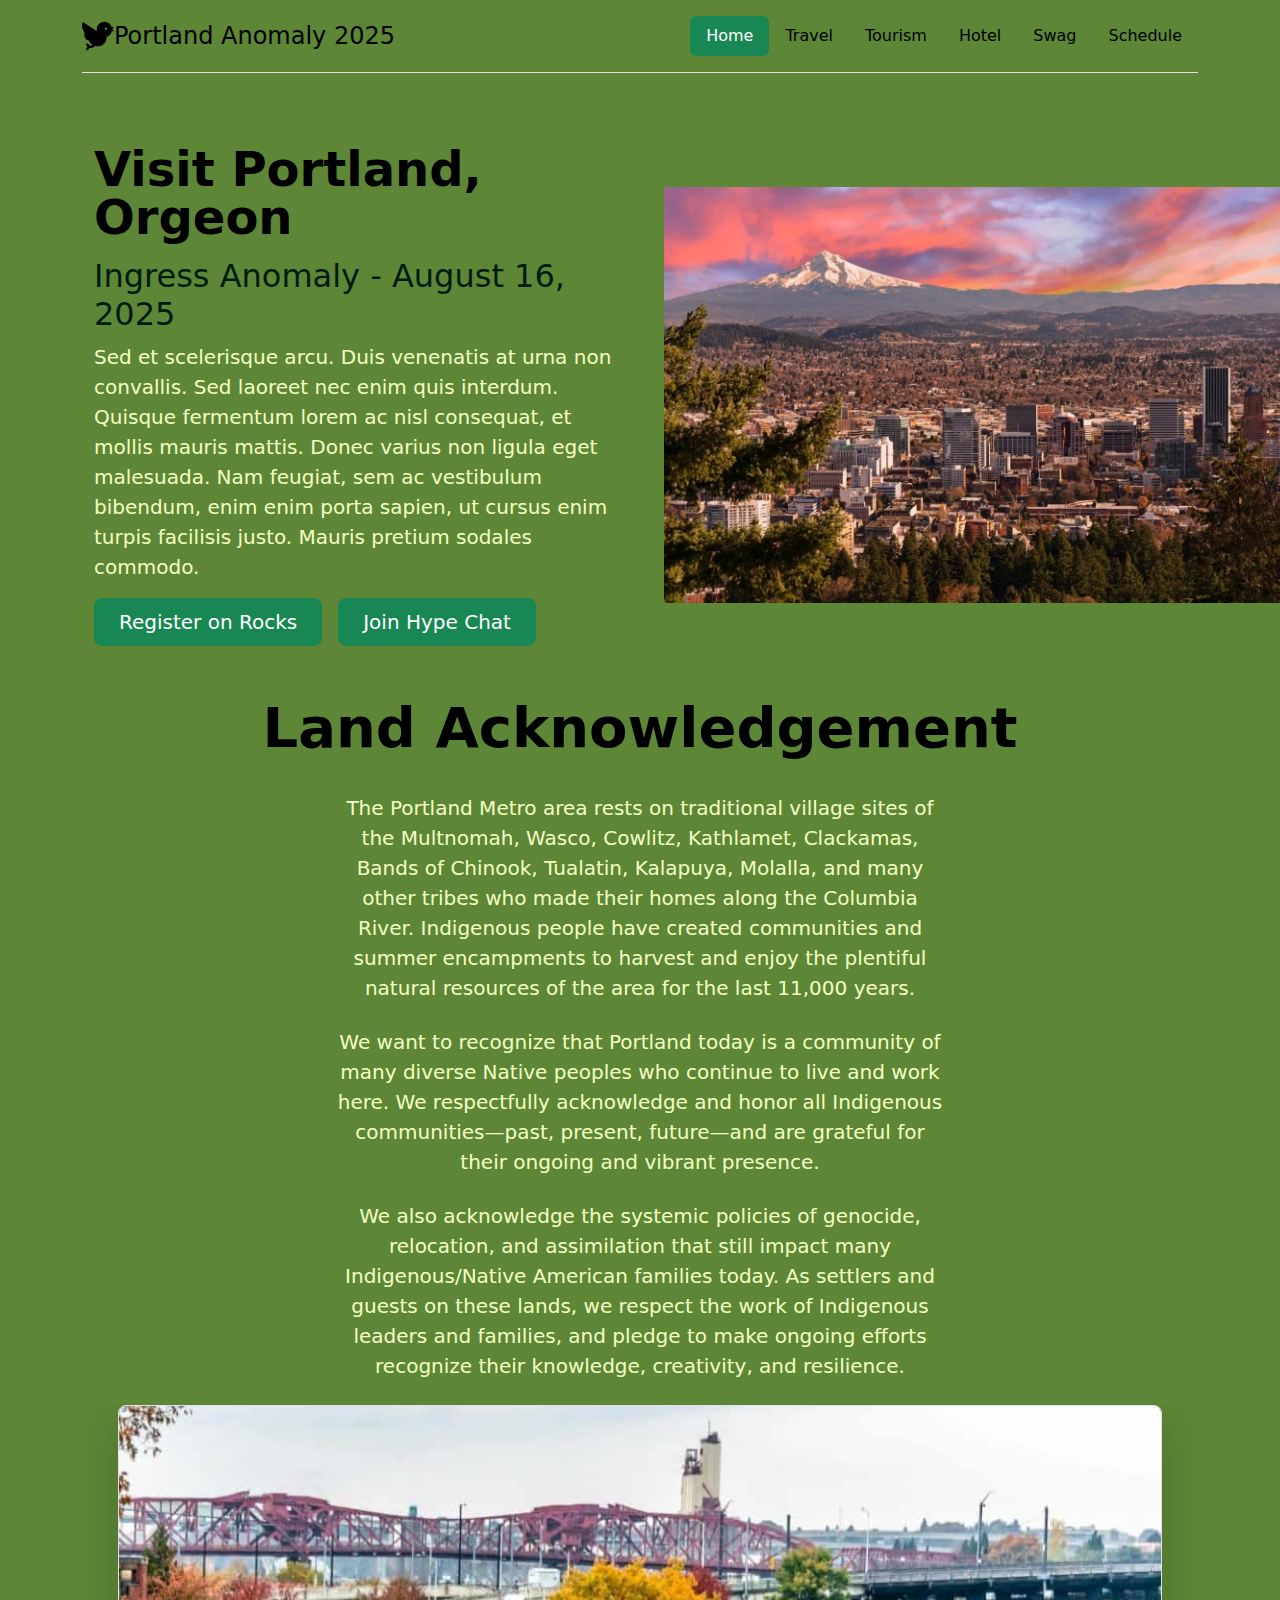
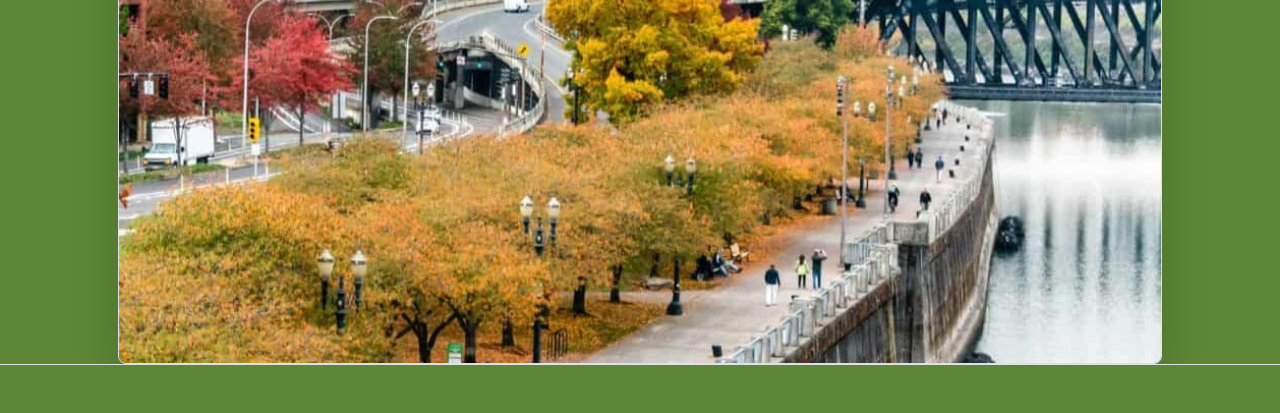
==== index.html @ c1a5a62b "Update index.html" ====
<!doctype html>
<html lang="en">
  <head>
    <meta charset="utf-8">
    <meta name="viewport" content="width=device-width, initial-scale=1">
    <title>Portland Anomaly</title>
    <link href="https://cdn.jsdelivr.net/npm/bootstrap@5.3.3/dist/css/bootstrap.min.css" rel="stylesheet" integrity="sha384-QWTKZyjpPEjISv5WaRU9OFeRpok6YctnYmDr5pNlyT2bRjXh0JMhjY6hW+ALEwIH" crossorigin="anonymous">
    <link rel="stylesheet" href="css/styles.css">
</head>
  <body>
    <div class="container">
        <header class="d-flex flex-wrap justify-content-center py-3 mb-4 border-bottom">
            <a href="/" class="d-flex align-items-center mb-3 mb-md-0 me-md-auto link-body-emphasis text-decoration-none">
            <!--    <svg xmlns="http://www.w3.org/2000/svg" width="32" height="32" fill="currentColor" class="bi bi-bicycle" viewBox="0 0 16 16">
                    <path d="M4 4.5a.5.5 0 0 1 .5-.5H6a.5.5 0 0 1 0 1v.5h4.14l.386-1.158A.5.5 0 0 1 11 4h1a.5.5 0 0 1 0 1h-.64l-.311.935.807 1.29a3 3 0 1 1-.848.53l-.508-.812-2.076 3.322A.5.5 0 0 1 8 10.5H5.959a3 3 0 1 1-1.815-3.274L5 5.856V5h-.5a.5.5 0 0 1-.5-.5m1.5 2.443-.508.814c.5.444.85 1.054.967 1.743h1.139zM8 9.057 9.598 6.5H6.402zM4.937 9.5a2 2 0 0 0-.487-.877l-.548.877zM3.603 8.092A2 2 0 1 0 4.937 10.5H3a.5.5 0 0 1-.424-.765zm7.947.53a2 2 0 1 0 .848-.53l1.026 1.643a.5.5 0 1 1-.848.53z"></path>
                  </svg>-->
                <img src="images/bird-svgrepo-com.svg" alt="Cartoon Bird Sillouette" width="32" height="32" fill="currentColor" viewBox="0 0 16 16">
              <span class="fs-4">Portland Anomaly 2025</span>
            </a>
      
            <ul class="nav nav-pills">
              <li class="nav-item"><a href="#" class="nav-link active green" aria-current="page">Home</a></li>
              <li class="nav-item"><a href="#" class="nav-link green">Travel</a></li>
              <li class="nav-item"><a href="#" class="nav-link green">Tourism</a></li>
              <li class="nav-item"><a href="#" class="nav-link green">Hotel</a></li>
              <li class="nav-item"><a href="#" class="nav-link green">Swag</a></li>
              <li class="nav-item"><a href="#" class="nav-link green">Schedule</a></li>
            </ul>
          </header>
    </div>
    <main>
<!--Registration and Hype Chat links, basic info-->
        <div class="container col-xxl-8 px-4 p-0">
            <div class="row flex-lg-row-reverse align-items-center g-5 py-5">
              <div class="col-10 col-sm-8 col-lg-6">
                <img src="images/Portland Mountain Sunset.jpg"  alt="Portland Mountain Sunset" width="625rem" height="416rem"> <!--class="d-block mx-lg-auto img-fluid" width="700" height="500" loading="lazy"-->
              </div>
              <div class="col-lg-6">
                <h1 class="display-5 fw-bold text-body-emphasis lh-1 mb-3">Visit Portland, Orgeon</h1>
                <h2>Ingress Anomaly - August 16, 2025</h2>
                <p class="lead">Sed et scelerisque arcu. Duis venenatis at urna non convallis. Sed laoreet nec enim quis interdum. Quisque fermentum lorem ac nisl consequat, et mollis mauris mattis. Donec varius non ligula eget malesuada. Nam feugiat, sem ac vestibulum bibendum, enim enim porta sapien, ut cursus enim turpis facilisis justo. Mauris pretium sodales commodo.</p>
                <div class="d-grid gap-2 d-md-flex justify-content-md-start">
                  <a href="" role="button" class="btn btn-success btn-lg px-4 me-md-2" >Register on Rocks</a>
                  <a href="https://t.me/+zYWFQNK7hZtiMmJh" role="button" class="btn btn-success btn-lg px-4">Join Hype Chat</a>
                </div>
              </div>
            </div>
          </div>
<!--Land Acknowledgement-->
          <div class="px-4 pt-0 mb-5 mt-0 text-center border-bottom">
            <h1 class="display-4 fw-bold text-body-emphasis">Land Acknowledgement</h1>
            <br/>
            <div class="col-lg-6 mx-auto">
                <p class="lead mb-4">The Portland Metro area rests on traditional village sites of the Multnomah, Wasco, Cowlitz, Kathlamet, Clackamas, Bands of Chinook, Tualatin, Kalapuya, Molalla, and many other tribes who made their homes along the Columbia River. Indigenous people have created communities and summer encampments to harvest and enjoy the plentiful natural resources of the area for the last 11,000 years.</p>

                <p class="lead mb-4">We want to recognize that Portland today is a community of many diverse Native peoples who continue to live and work here. We respectfully acknowledge and honor all Indigenous communities—past, present, future—and are grateful for their ongoing and vibrant presence. </p>
        
                <p class="lead mb-4">We also acknowledge the systemic policies of genocide, relocation, and assimilation that still impact many Indigenous/Native American families today. As settlers and guests on these lands, we respect the work of Indigenous leaders and families, and pledge to make ongoing efforts recognize their knowledge, creativity, and resilience.</p>
            </div>
            <div class="overflow-hidden" style="max-height: 150vh;">
            <div class="container px-5 mb-10">
                <img src="images/Willemette Greenway.JPG" class="img-fluid border rounded-3 shadow-lg mb-10" alt="Willemette River Greenway" width="1400" height="700" loading="lazy">
            </div>
            </div>
          </div>
    </main>
  </body>
</html>
---- css/styles.css ----
/*https://colorhunt.co/palette/5d8736809d3ca9c46cf4ffc3*/
  
  body {
    background-color: #5D8736;
    color: #F4FFC3;
    --bs-link-color: 
  }

  h1 {
    color: #001b12;
  }

  h2 {
    color: #001b12;
  }

  .nav {
    --bs-nav-link-padding-x: 1rem;
    --bs-nav-link-padding-y: 0.5rem;
    --bs-nav-link-font-weight: ;
    --bs-nav-link-color: #001b12;
    --bs-nav-link-hover-color: #001b12;
    --bs-nav-link-disabled-color: var(--bs-secondary-color);
    display: flex
;
    flex-wrap: wrap;
    padding-left: 0px;
    margin-bottom: 0px;
    list-style: none;
}

  .nav-pills {
    --bs-nav-pills-border-radius: var(--bs-border-radius);
    --bs-nav-pills-link-active-color: #fff;
    --bs-nav-pills-link-active-bg: #198754;
}

  .green {
    color: black
}
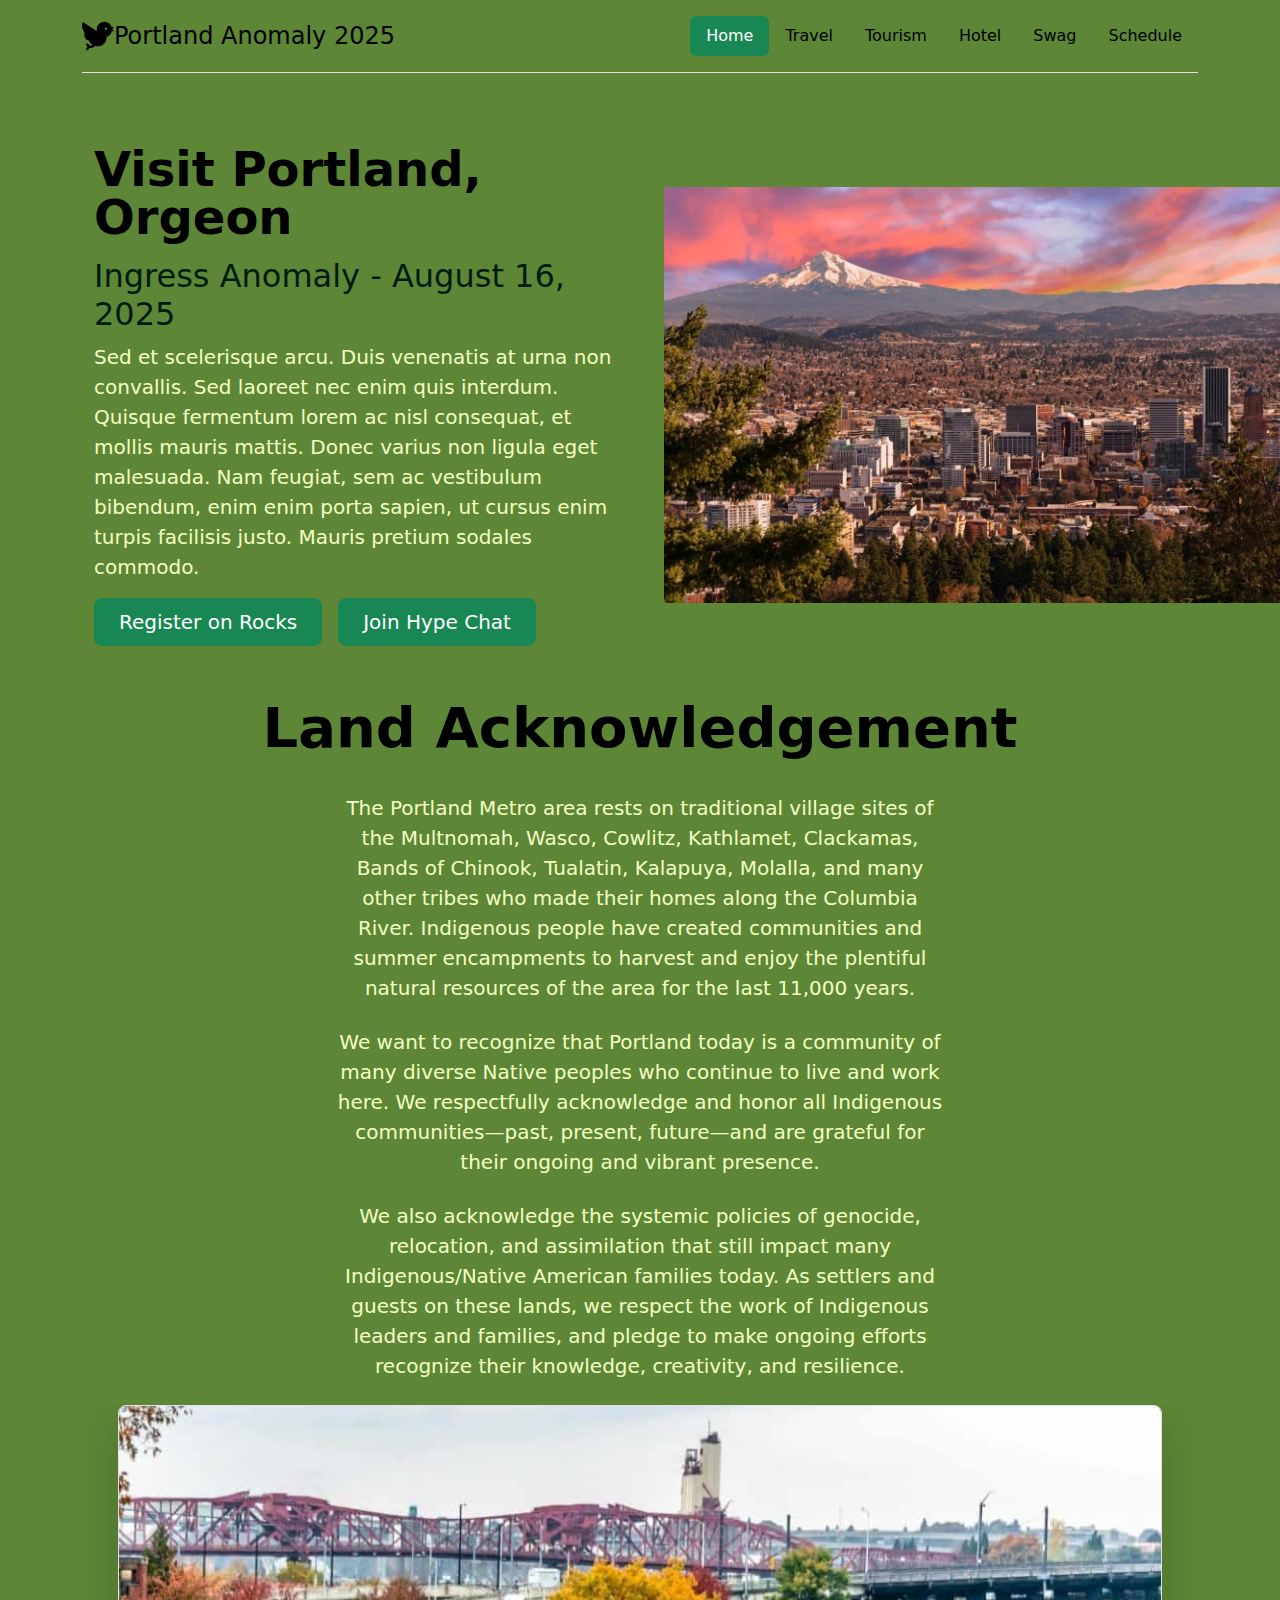
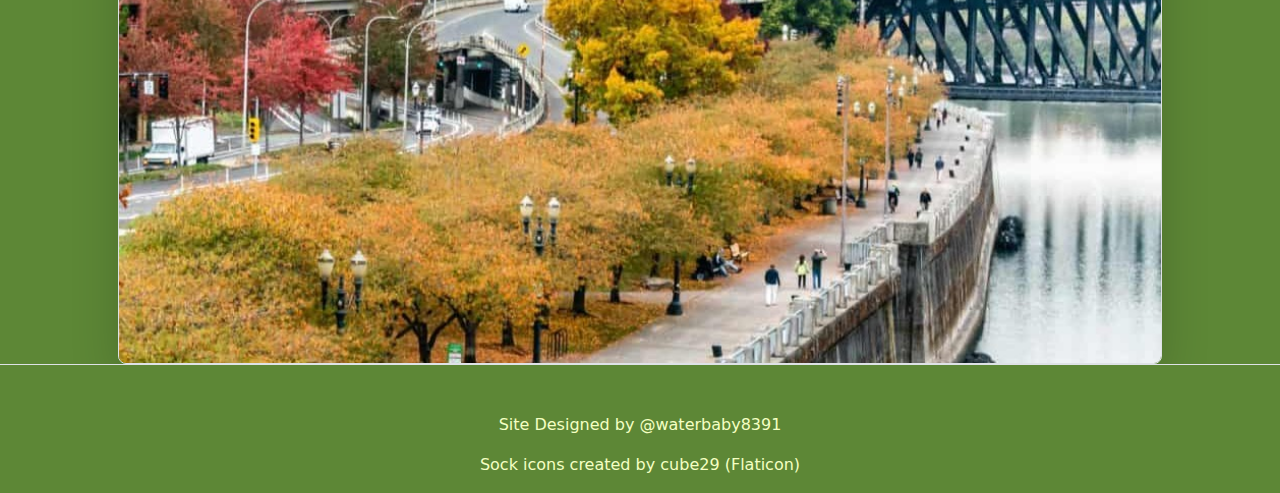
==== commit 880323db: "Update index.html" ====
--- a/index.html
+++ b/index.html
@@ -6,11 +6,12 @@
     <title>Portland Anomaly</title>
     <link href="https://cdn.jsdelivr.net/npm/bootstrap@5.3.3/dist/css/bootstrap.min.css" rel="stylesheet" integrity="sha384-QWTKZyjpPEjISv5WaRU9OFeRpok6YctnYmDr5pNlyT2bRjXh0JMhjY6hW+ALEwIH" crossorigin="anonymous">
     <link rel="stylesheet" href="css/styles.css">
+    <link rel="icon" href="images/sock.png" title="sock icons"> <!--Sock icons created by cube29 - Flaticon -->
 </head>
   <body>
     <div class="container">
         <header class="d-flex flex-wrap justify-content-center py-3 mb-4 border-bottom">
-            <a href="/" class="d-flex align-items-center mb-3 mb-md-0 me-md-auto link-body-emphasis text-decoration-none">
+            <a href="/index.html" class="d-flex align-items-center mb-3 mb-md-0 me-md-auto link-body-emphasis text-decoration-none">
             <!--    <svg xmlns="http://www.w3.org/2000/svg" width="32" height="32" fill="currentColor" class="bi bi-bicycle" viewBox="0 0 16 16">
                     <path d="M4 4.5a.5.5 0 0 1 .5-.5H6a.5.5 0 0 1 0 1v.5h4.14l.386-1.158A.5.5 0 0 1 11 4h1a.5.5 0 0 1 0 1h-.64l-.311.935.807 1.29a3 3 0 1 1-.848.53l-.508-.812-2.076 3.322A.5.5 0 0 1 8 10.5H5.959a3 3 0 1 1-1.815-3.274L5 5.856V5h-.5a.5.5 0 0 1-.5-.5m1.5 2.443-.508.814c.5.444.85 1.054.967 1.743h1.139zM8 9.057 9.598 6.5H6.402zM4.937 9.5a2 2 0 0 0-.487-.877l-.548.877zM3.603 8.092A2 2 0 1 0 4.937 10.5H3a.5.5 0 0 1-.424-.765zm7.947.53a2 2 0 1 0 .848-.53l1.026 1.643a.5.5 0 1 1-.848.53z"></path>
                   </svg>-->
@@ -19,12 +20,12 @@
             </a>
       
             <ul class="nav nav-pills">
-              <li class="nav-item"><a href="#" class="nav-link active green" aria-current="page">Home</a></li>
-              <li class="nav-item"><a href="#" class="nav-link green">Travel</a></li>
-              <li class="nav-item"><a href="#" class="nav-link green">Tourism</a></li>
-              <li class="nav-item"><a href="#" class="nav-link green">Hotel</a></li>
-              <li class="nav-item"><a href="#" class="nav-link green">Swag</a></li>
-              <li class="nav-item"><a href="#" class="nav-link green">Schedule</a></li>
+              <li class="nav-item"><a href="/index.html" class="nav-link active green" aria-current="page">Home</a></li>
+              <li class="nav-item"><a href="/travel.html" class="nav-link green">Travel</a></li>
+              <li class="nav-item"><a href="/comingsoon.html" class="nav-link green">Tourism</a></li>
+              <li class="nav-item"><a href="/comingsoon.html" class="nav-link green">Hotel</a></li>
+              <li class="nav-item"><a href="/comingsoon.html" class="nav-link green">Swag</a></li>
+              <li class="nav-item"><a href="/comingsoon.html" class="nav-link green">Schedule</a></li>
             </ul>
           </header>
     </div>
@@ -64,5 +65,7 @@
             </div>
           </div>
     </main>
+    <p class="text-center">Site Designed by @waterbaby8391 </p>
+    <p class="text-center">Sock icons created by cube29 (Flaticon)</p> 
   </body>
 </html>
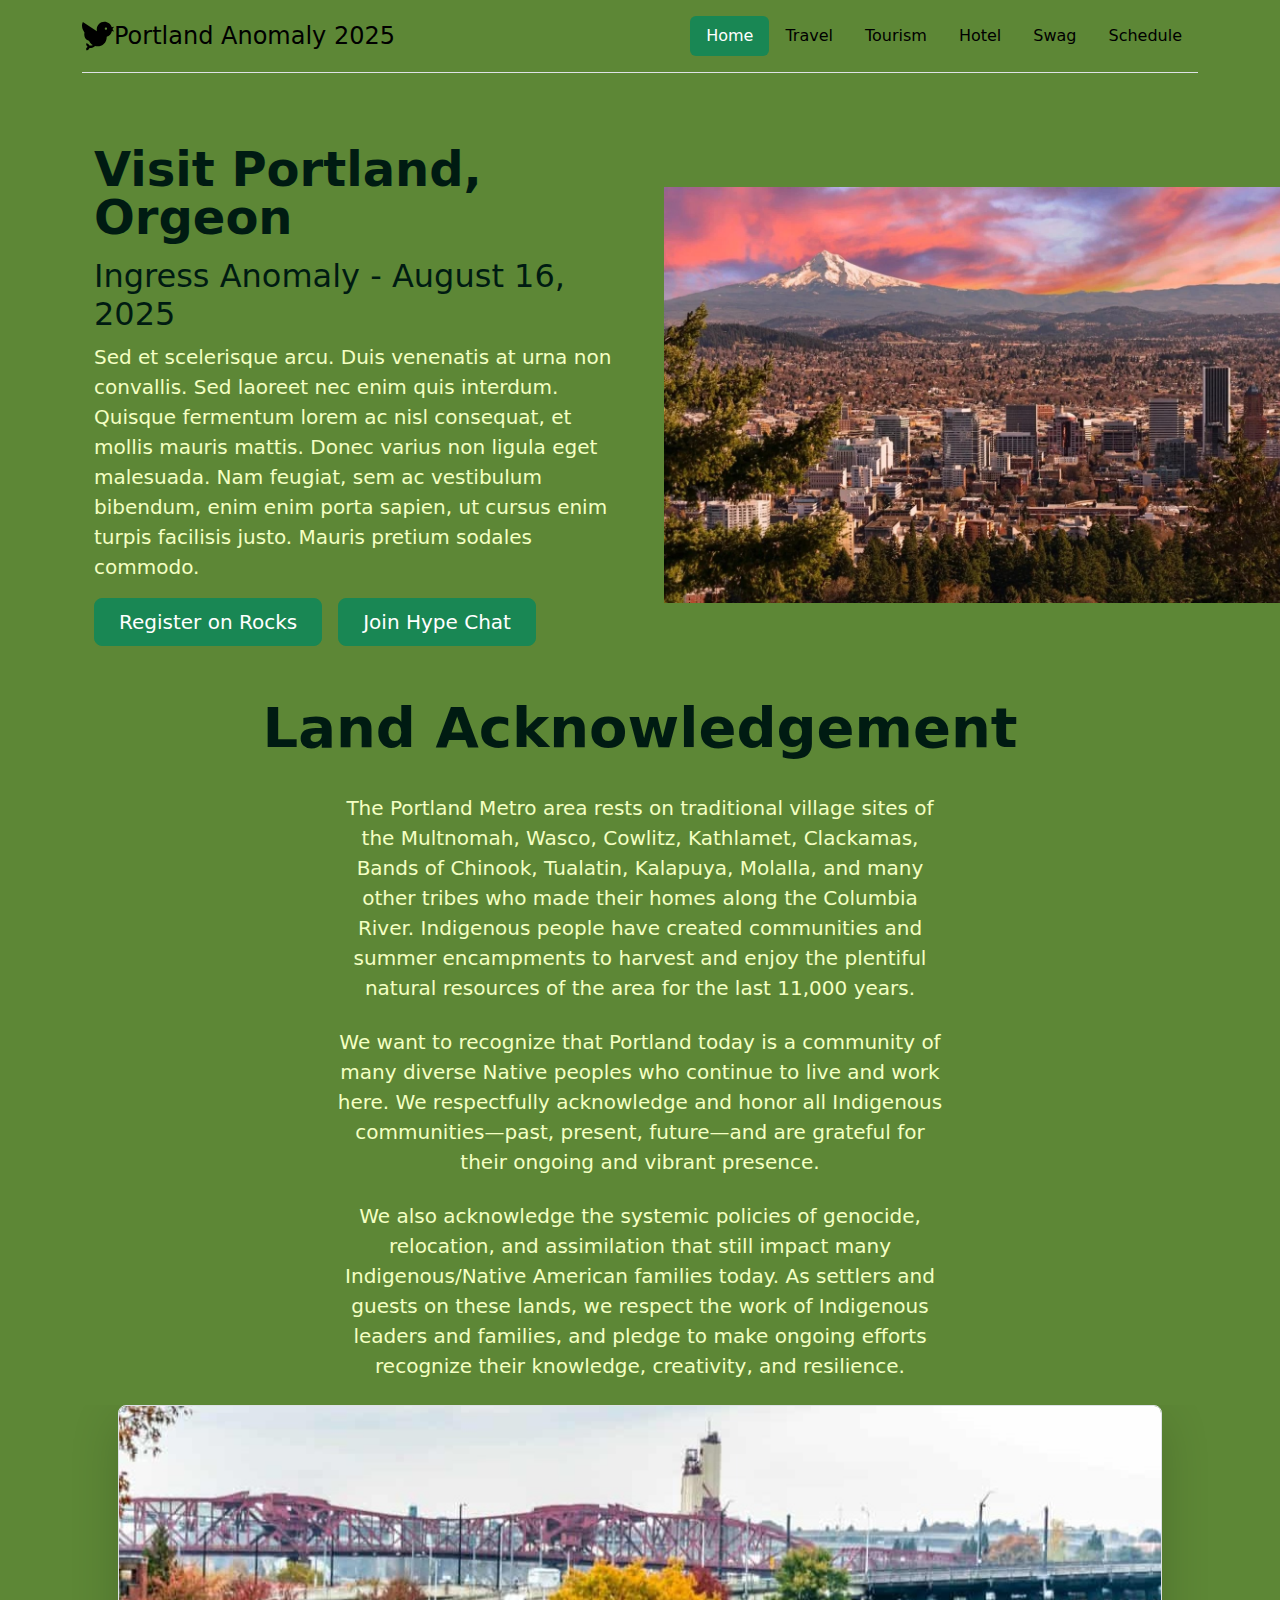
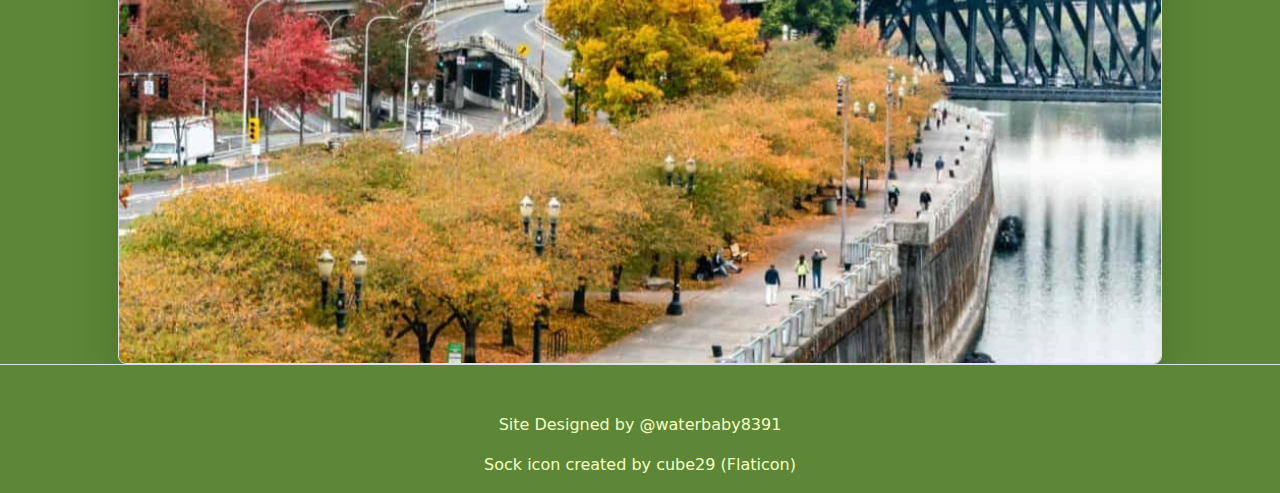
==== commit bb44df80: "Update index.html" ====
--- a/index.html
+++ b/index.html
@@ -11,21 +11,21 @@
   <body>
     <div class="container">
         <header class="d-flex flex-wrap justify-content-center py-3 mb-4 border-bottom">
-            <a href="/index.html" class="d-flex align-items-center mb-3 mb-md-0 me-md-auto link-body-emphasis text-decoration-none">
+            <a href="https://jazzycatnip.github.io/New-Project/" class="d-flex align-items-center mb-3 mb-md-0 me-md-auto link-body-emphasis text-decoration-none">
             <!--    <svg xmlns="http://www.w3.org/2000/svg" width="32" height="32" fill="currentColor" class="bi bi-bicycle" viewBox="0 0 16 16">
                     <path d="M4 4.5a.5.5 0 0 1 .5-.5H6a.5.5 0 0 1 0 1v.5h4.14l.386-1.158A.5.5 0 0 1 11 4h1a.5.5 0 0 1 0 1h-.64l-.311.935.807 1.29a3 3 0 1 1-.848.53l-.508-.812-2.076 3.322A.5.5 0 0 1 8 10.5H5.959a3 3 0 1 1-1.815-3.274L5 5.856V5h-.5a.5.5 0 0 1-.5-.5m1.5 2.443-.508.814c.5.444.85 1.054.967 1.743h1.139zM8 9.057 9.598 6.5H6.402zM4.937 9.5a2 2 0 0 0-.487-.877l-.548.877zM3.603 8.092A2 2 0 1 0 4.937 10.5H3a.5.5 0 0 1-.424-.765zm7.947.53a2 2 0 1 0 .848-.53l1.026 1.643a.5.5 0 1 1-.848.53z"></path>
                   </svg>-->
                 <img src="images/bird-svgrepo-com.svg" alt="Cartoon Bird Sillouette" width="32" height="32" fill="currentColor" viewBox="0 0 16 16">
-              <span class="fs-4">Portland Anomaly 2025</span>
+              <span class="fs-4 green">Portland Anomaly 2025</span>
             </a>
       
             <ul class="nav nav-pills">
-              <li class="nav-item"><a href="/index.html" class="nav-link active green" aria-current="page">Home</a></li>
-              <li class="nav-item"><a href="/travel.html" class="nav-link green">Travel</a></li>
-              <li class="nav-item"><a href="/comingsoon.html" class="nav-link green">Tourism</a></li>
-              <li class="nav-item"><a href="/comingsoon.html" class="nav-link green">Hotel</a></li>
-              <li class="nav-item"><a href="/comingsoon.html" class="nav-link green">Swag</a></li>
-              <li class="nav-item"><a href="/comingsoon.html" class="nav-link green">Schedule</a></li>
+              <li class="nav-item"><a href="https://jazzycatnip.github.io/New-Project/" class="nav-link active green" aria-current="page">Home</a></li>
+              <li class="nav-item"><a href="https://jazzycatnip.github.io/New-Project/travel.html" class="nav-link green">Travel</a></li>
+              <li class="nav-item"><a href="https://jazzycatnip.github.io/New-Project/comingsoon.html" class="nav-link green">Tourism</a></li>
+              <li class="nav-item"><a href="https://jazzycatnip.github.io/New-Project/comingsoon.html" class="nav-link green">Hotel</a></li>
+              <li class="nav-item"><a href="https://jazzycatnip.github.io/New-Project/comingsoon.html" class="nav-link green">Swag</a></li>
+              <li class="nav-item"><a href="https://jazzycatnip.github.io/New-Project/comingsoon.html" class="nav-link green">Schedule</a></li>
             </ul>
           </header>
     </div>
@@ -37,11 +37,11 @@
                 <img src="images/Portland Mountain Sunset.jpg"  alt="Portland Mountain Sunset" width="625rem" height="416rem"> <!--class="d-block mx-lg-auto img-fluid" width="700" height="500" loading="lazy"-->
               </div>
               <div class="col-lg-6">
-                <h1 class="display-5 fw-bold text-body-emphasis lh-1 mb-3">Visit Portland, Orgeon</h1>
+                <h1 class="display-5 fw-bold lh-1 mb-3">Visit Portland, Orgeon</h1>
                 <h2>Ingress Anomaly - August 16, 2025</h2>
                 <p class="lead">Sed et scelerisque arcu. Duis venenatis at urna non convallis. Sed laoreet nec enim quis interdum. Quisque fermentum lorem ac nisl consequat, et mollis mauris mattis. Donec varius non ligula eget malesuada. Nam feugiat, sem ac vestibulum bibendum, enim enim porta sapien, ut cursus enim turpis facilisis justo. Mauris pretium sodales commodo.</p>
                 <div class="d-grid gap-2 d-md-flex justify-content-md-start">
-                  <a href="" role="button" class="btn btn-success btn-lg px-4 me-md-2" >Register on Rocks</a>
+                  <a href="https://jazzycatnip.github.io/New-Project/comingsoon.html" role="button" class="btn btn-success btn-lg px-4 me-md-2" >Register on Rocks</a>
                   <a href="https://t.me/+zYWFQNK7hZtiMmJh" role="button" class="btn btn-success btn-lg px-4">Join Hype Chat</a>
                 </div>
               </div>
@@ -49,7 +49,7 @@
           </div>
 <!--Land Acknowledgement-->
           <div class="px-4 pt-0 mb-5 mt-0 text-center border-bottom">
-            <h1 class="display-4 fw-bold text-body-emphasis">Land Acknowledgement</h1>
+            <h1 class="display-4 fw-bold">Land Acknowledgement</h1>
             <br/>
             <div class="col-lg-6 mx-auto">
                 <p class="lead mb-4">The Portland Metro area rests on traditional village sites of the Multnomah, Wasco, Cowlitz, Kathlamet, Clackamas, Bands of Chinook, Tualatin, Kalapuya, Molalla, and many other tribes who made their homes along the Columbia River. Indigenous people have created communities and summer encampments to harvest and enjoy the plentiful natural resources of the area for the last 11,000 years.</p>
@@ -65,7 +65,10 @@
             </div>
           </div>
     </main>
-    <p class="text-center">Site Designed by @waterbaby8391 </p>
-    <p class="text-center">Sock icons created by cube29 (Flaticon)</p> 
+    <Footer>
+      <p class="text-center"><small></small>Site Designed by @waterbaby8391 </p>
+      <p class="text-center"><small></small>Sock icon created by cube29 (Flaticon)</p> 
+    </Footer>
+    
   </body>
 </html>
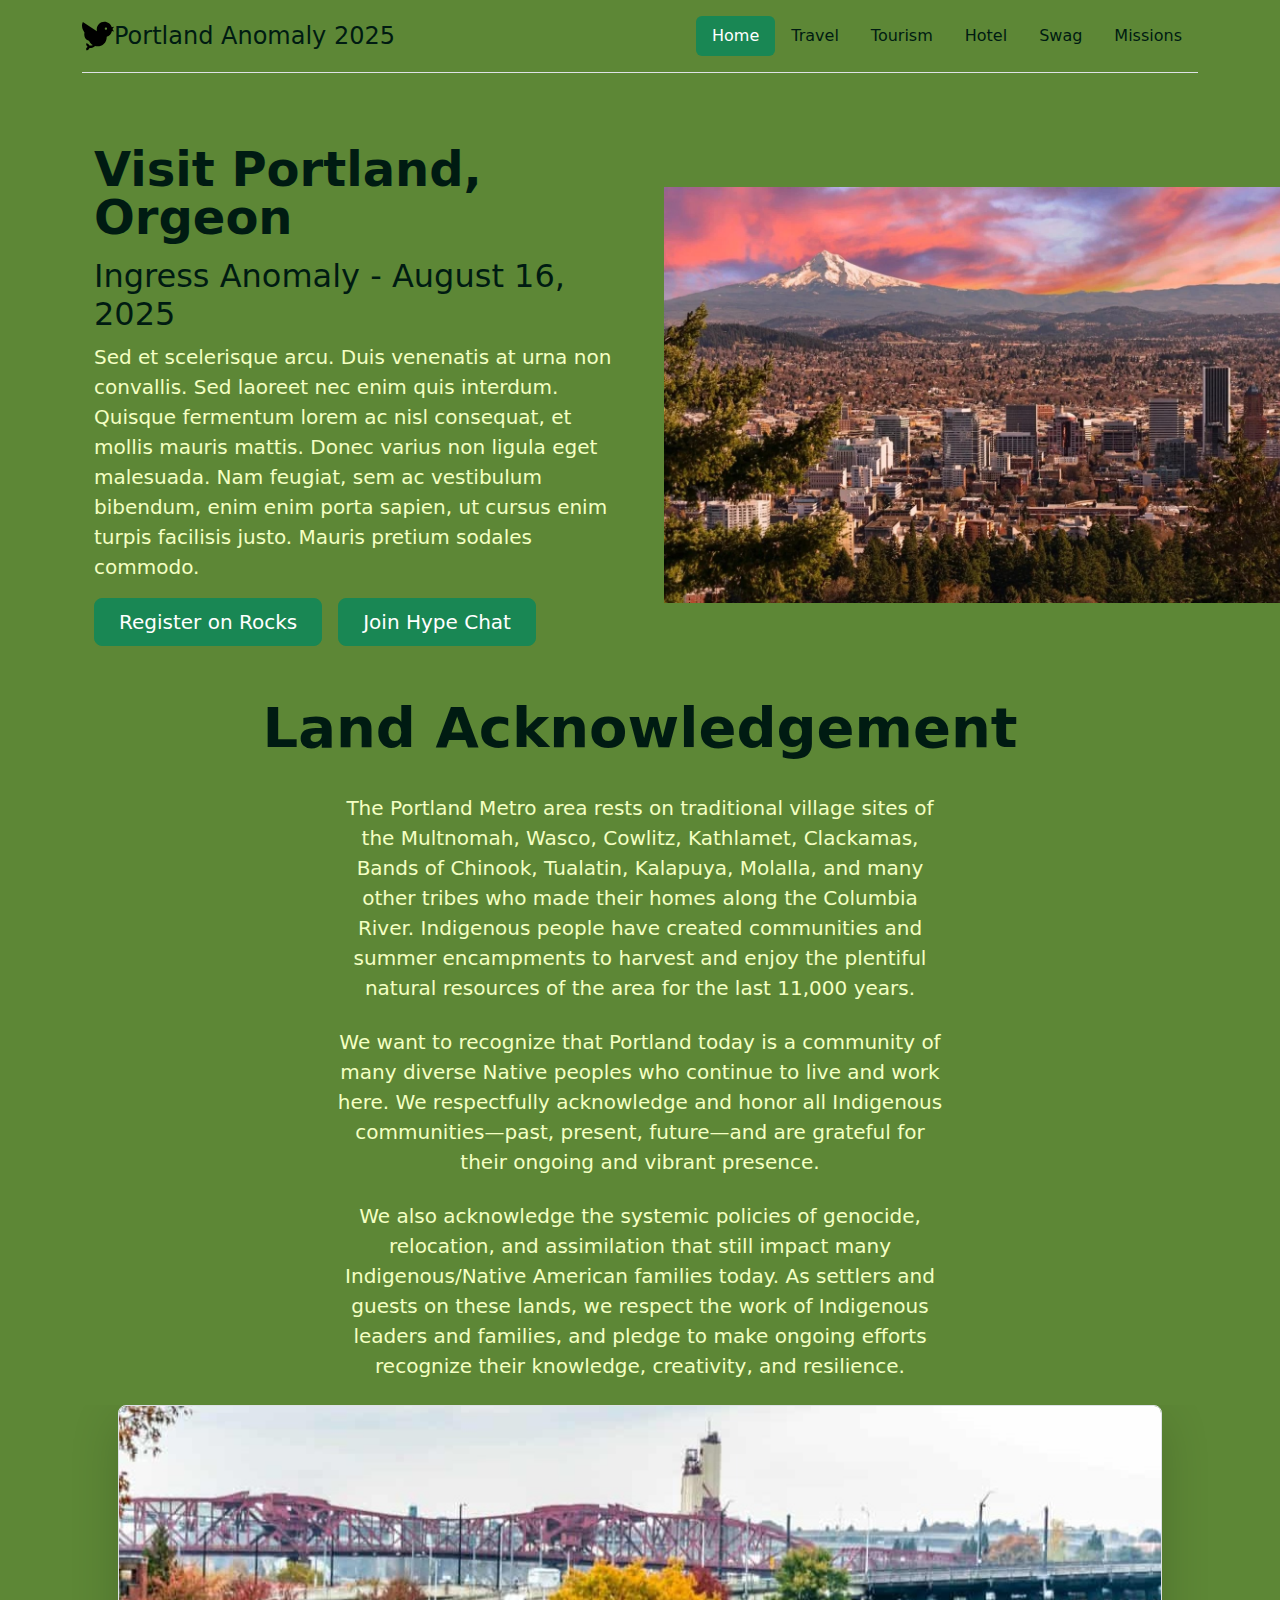
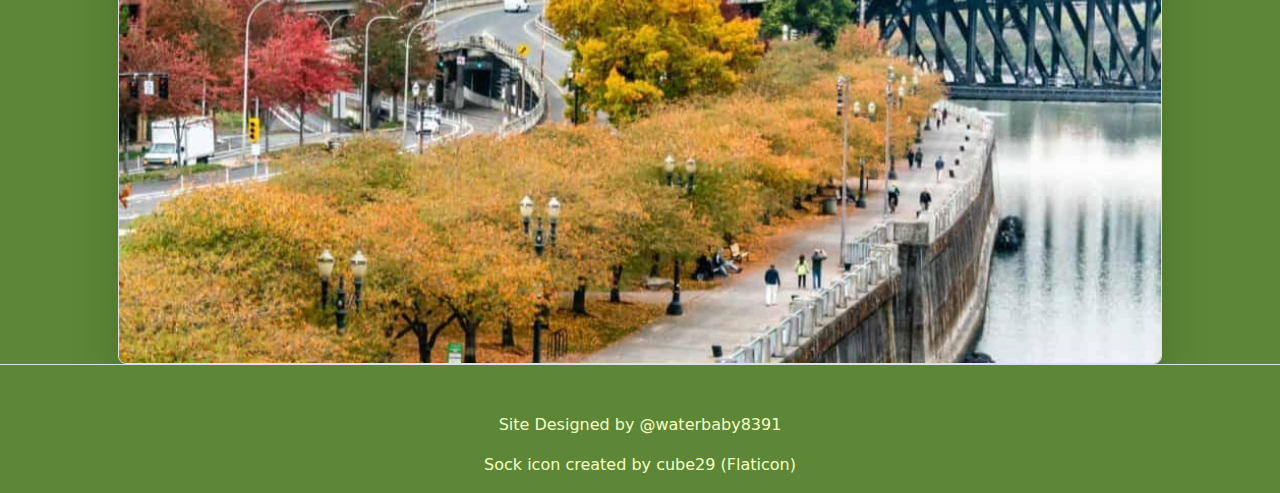
==== commit c0f0141f: "Update index.html" ====
--- a/index.html
+++ b/index.html
@@ -25,7 +25,7 @@
               <li class="nav-item"><a href="https://jazzycatnip.github.io/New-Project/comingsoon.html" class="nav-link green">Tourism</a></li>
               <li class="nav-item"><a href="https://jazzycatnip.github.io/New-Project/comingsoon.html" class="nav-link green">Hotel</a></li>
               <li class="nav-item"><a href="https://jazzycatnip.github.io/New-Project/comingsoon.html" class="nav-link green">Swag</a></li>
-              <li class="nav-item"><a href="https://jazzycatnip.github.io/New-Project/comingsoon.html" class="nav-link green">Schedule</a></li>
+              <li class="nav-item"><a href="https://jazzycatnip.github.io/New-Project/comingsoon.html" class="nav-link green">Missions</a></li>
             </ul>
           </header>
     </div>
--- a/css/styles.css
+++ b/css/styles.css
@@ -1,9 +1,17 @@
   /*https://colorhunt.co/palette/5d8736809d3ca9c46cf4ffc3*/
   
+  a.button {
+    padding: 1px 6px;
+    border: 1px outset buttonborder;
+    border-radius: 3px;
+    color: buttontext;
+    background-color: buttonface;
+    text-decoration: none;
+}
+ 
   body {
     background-color: #5D8736;
     color: #F4FFC3;
-    --bs-link-color: 
   }
 
   h1 {
@@ -14,6 +22,18 @@
     color: #001b12;
   }
 
+  h3 {
+    color: #001b12;
+  }
+
+  .green {
+    color: #001b12
+}
+
+  .icon-link {
+    text-decoration-color: #001b12;
+  }
+
   .nav {
     --bs-nav-link-padding-x: 1rem;
     --bs-nav-link-padding-y: 0.5rem;
@@ -21,8 +41,7 @@
     --bs-nav-link-color: #001b12;
     --bs-nav-link-hover-color: #001b12;
     --bs-nav-link-disabled-color: var(--bs-secondary-color);
-    display: flex
-;
+    display: flex;
     flex-wrap: wrap;
     padding-left: 0px;
     margin-bottom: 0px;
@@ -34,7 +53,3 @@
     --bs-nav-pills-link-active-color: #fff;
     --bs-nav-pills-link-active-bg: #198754;
 }
-
-  .green {
-    color: black
-}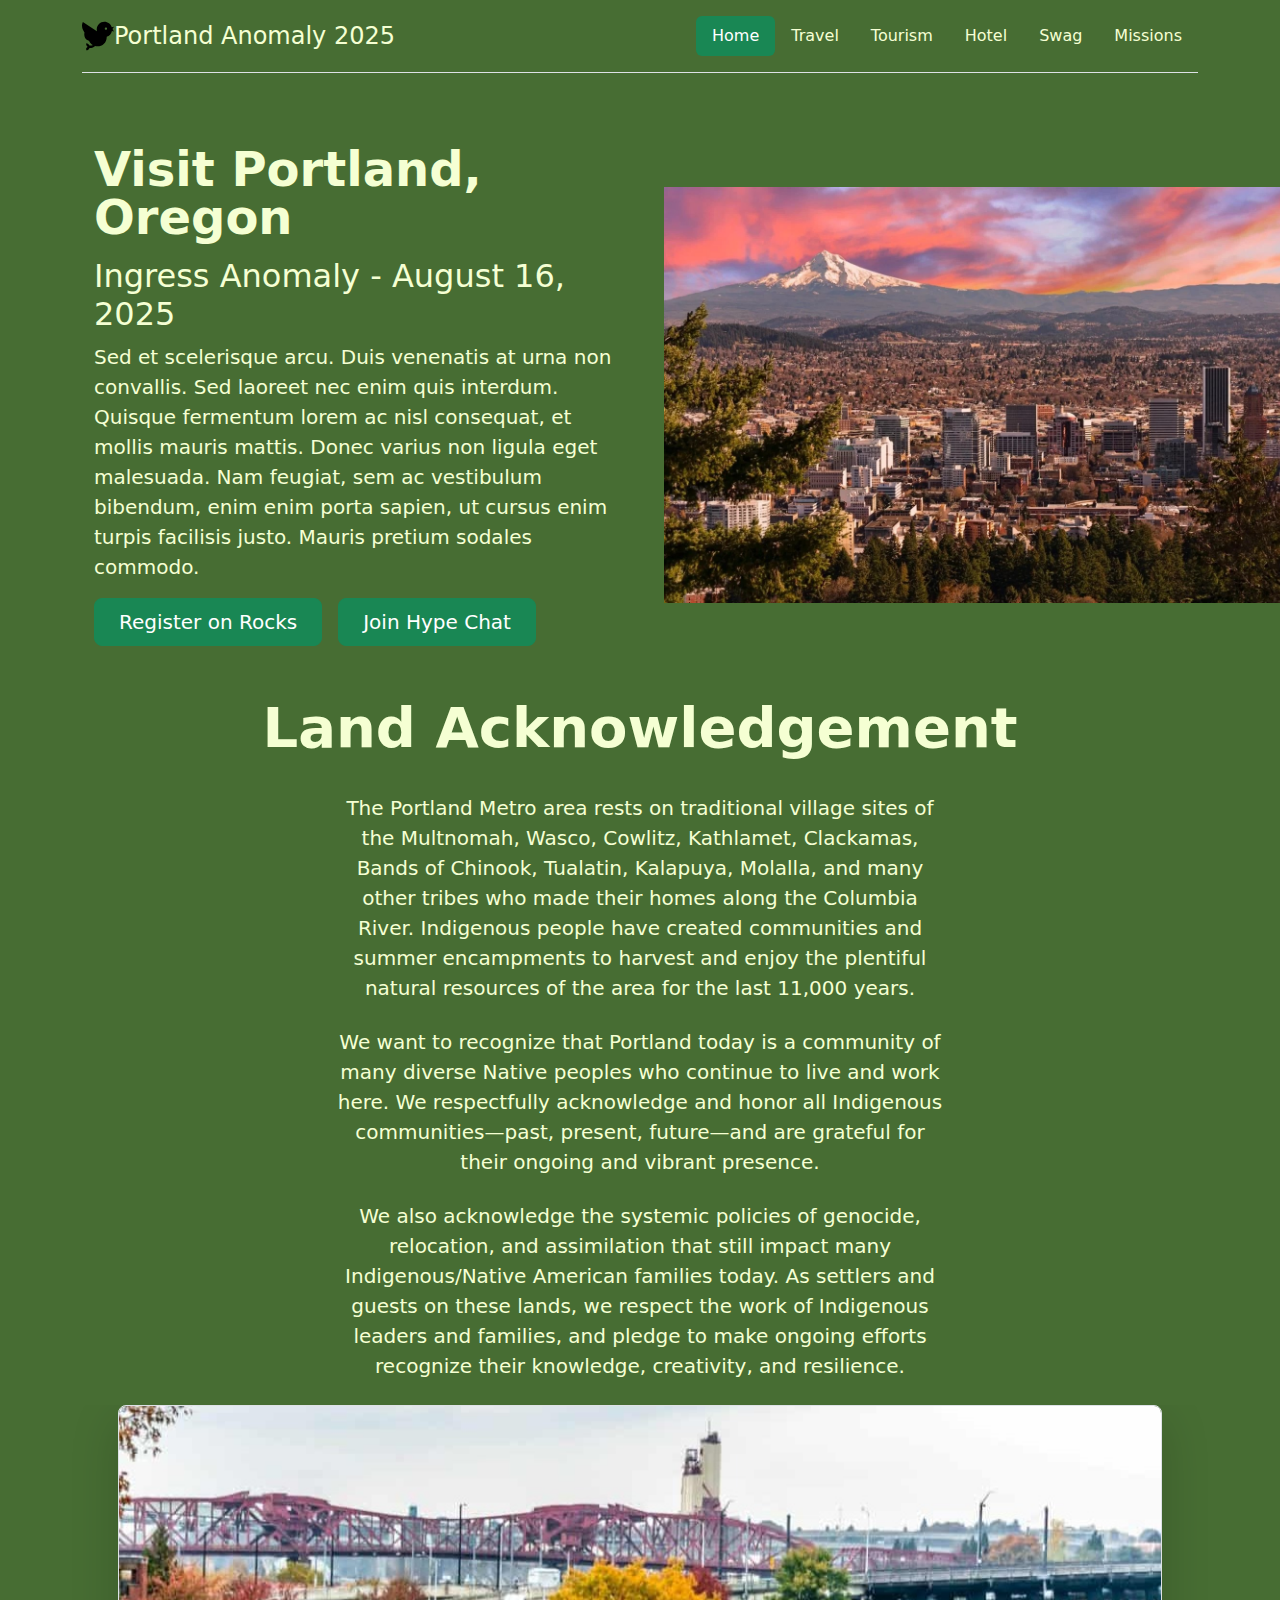
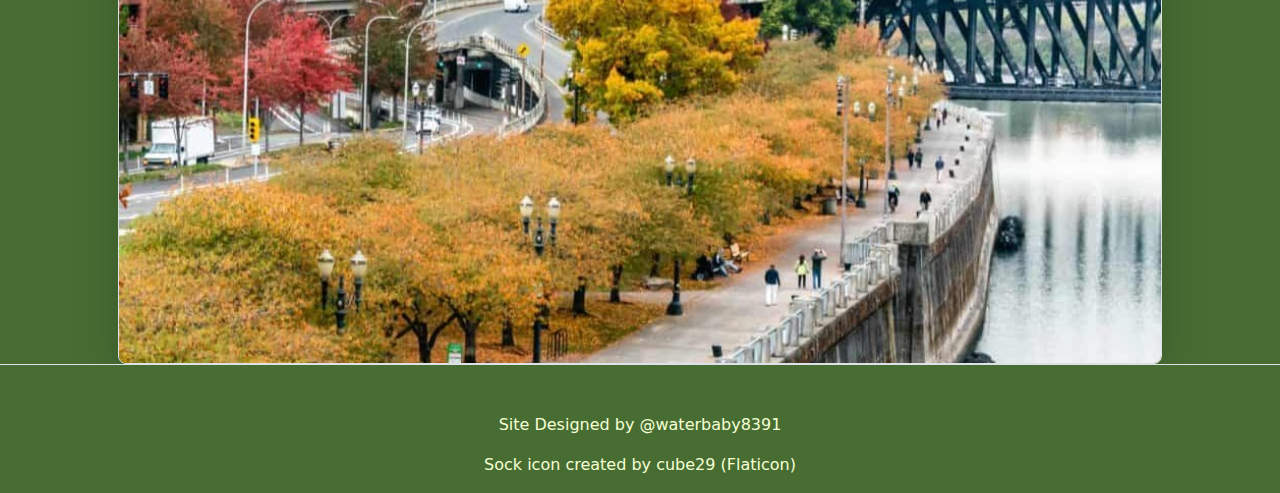
==== commit c2e142da: "Update index.html" ====
--- a/index.html
+++ b/index.html
@@ -37,7 +37,7 @@
                 <img src="images/Portland Mountain Sunset.jpg"  alt="Portland Mountain Sunset" width="625rem" height="416rem"> <!--class="d-block mx-lg-auto img-fluid" width="700" height="500" loading="lazy"-->
               </div>
               <div class="col-lg-6">
-                <h1 class="display-5 fw-bold lh-1 mb-3">Visit Portland, Orgeon</h1>
+                <h1 class="display-5 fw-bold lh-1 mb-3">Visit Portland, Oregon</h1>
                 <h2>Ingress Anomaly - August 16, 2025</h2>
                 <p class="lead">Sed et scelerisque arcu. Duis venenatis at urna non convallis. Sed laoreet nec enim quis interdum. Quisque fermentum lorem ac nisl consequat, et mollis mauris mattis. Donec varius non ligula eget malesuada. Nam feugiat, sem ac vestibulum bibendum, enim enim porta sapien, ut cursus enim turpis facilisis justo. Mauris pretium sodales commodo.</p>
                 <div class="d-grid gap-2 d-md-flex justify-content-md-start">
--- a/css/styles.css
+++ b/css/styles.css
@@ -10,36 +10,36 @@
 }
  
   body {
-    background-color: #5D8736;
-    color: #F4FFC3;
+    background-color: #476d33;
+    color: #f5ffd3;
   }
 
   h1 {
-    color: #001b12;
+    color: #f5ffd3;
   }
 
   h2 {
-    color: #001b12;
+    color: #f5ffd3;
   }
 
   h3 {
-    color: #001b12;
+    color: #f5ffd3;
   }
 
   .green {
-    color: #001b12
+    color: #f5ffd3;
 }
 
   .icon-link {
-    text-decoration-color: #001b12;
+    text-decoration-color: #f5ffd3;
   }
 
   .nav {
     --bs-nav-link-padding-x: 1rem;
     --bs-nav-link-padding-y: 0.5rem;
     --bs-nav-link-font-weight: ;
-    --bs-nav-link-color: #001b12;
-    --bs-nav-link-hover-color: #001b12;
+    --bs-nav-link-color: #F4FFC3;
+    --bs-nav-link-hover-color: #F4FFC3;
     --bs-nav-link-disabled-color: var(--bs-secondary-color);
     display: flex;
     flex-wrap: wrap;
